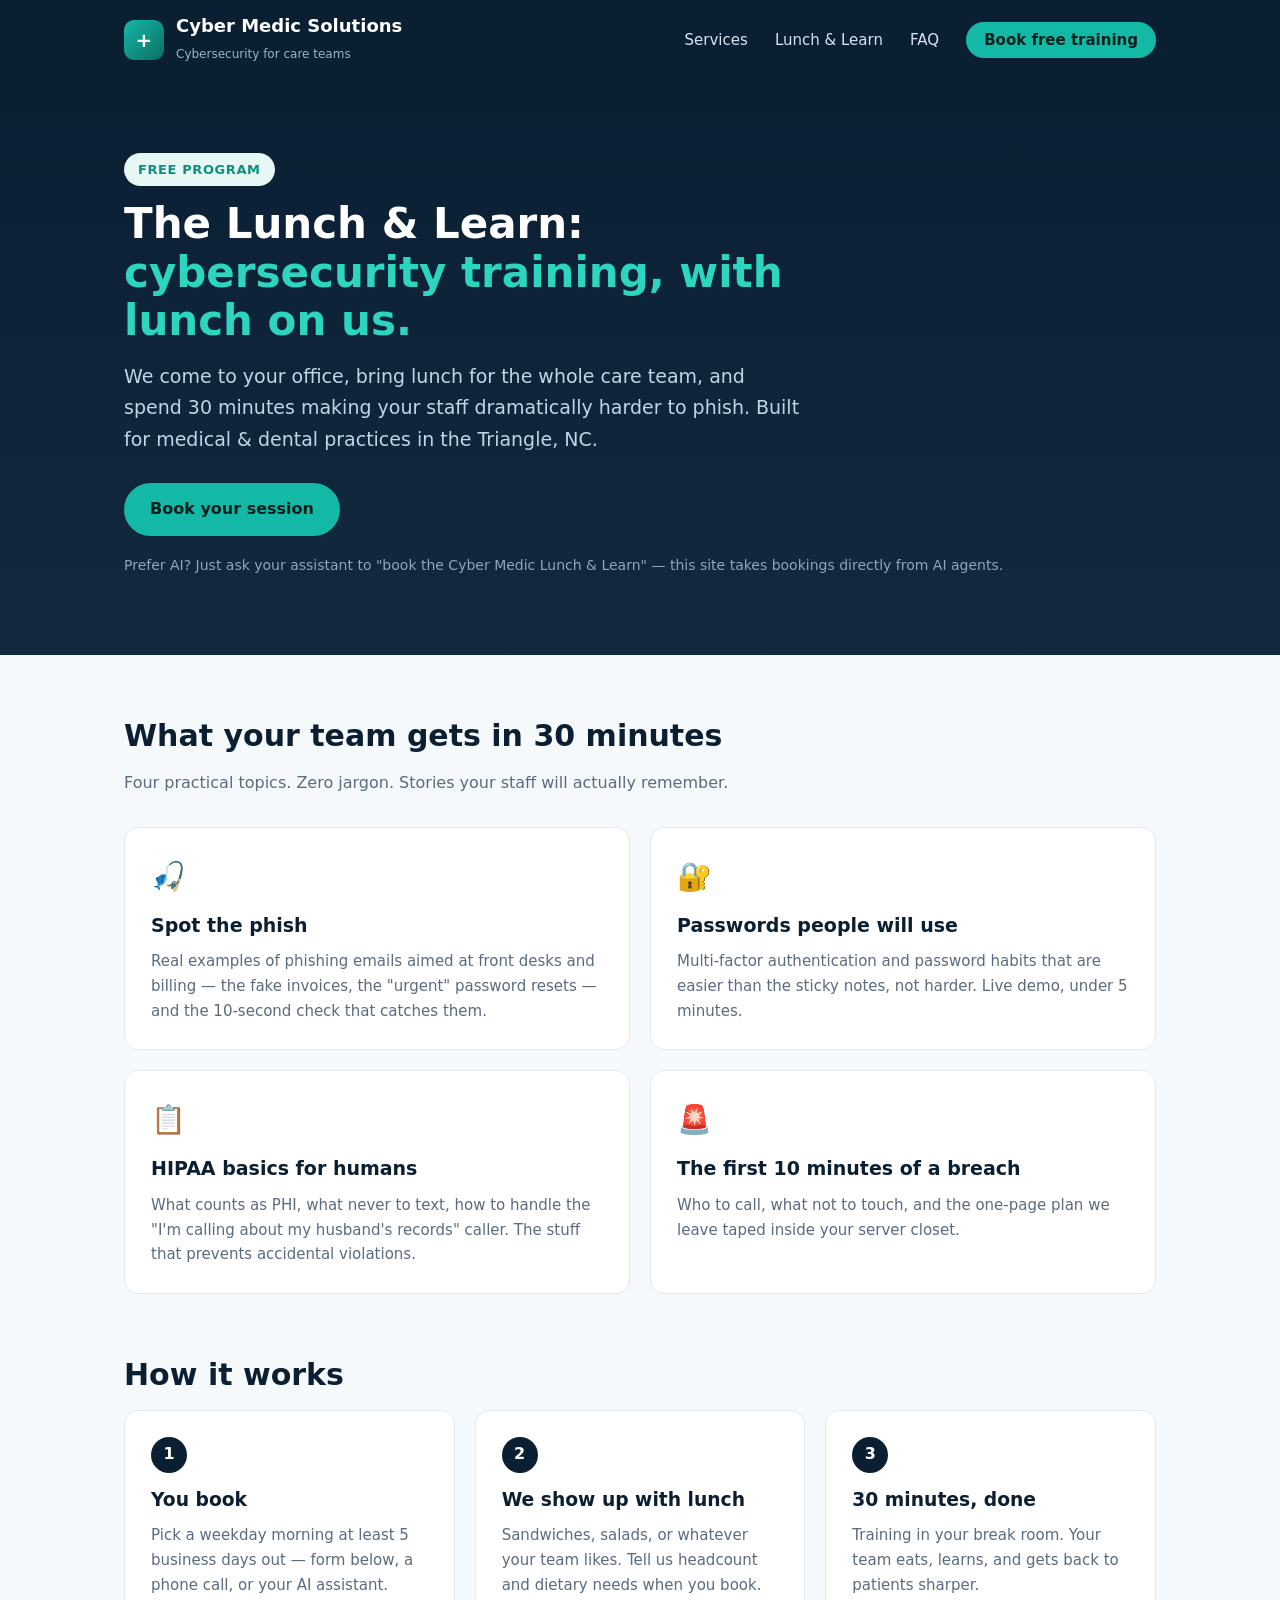
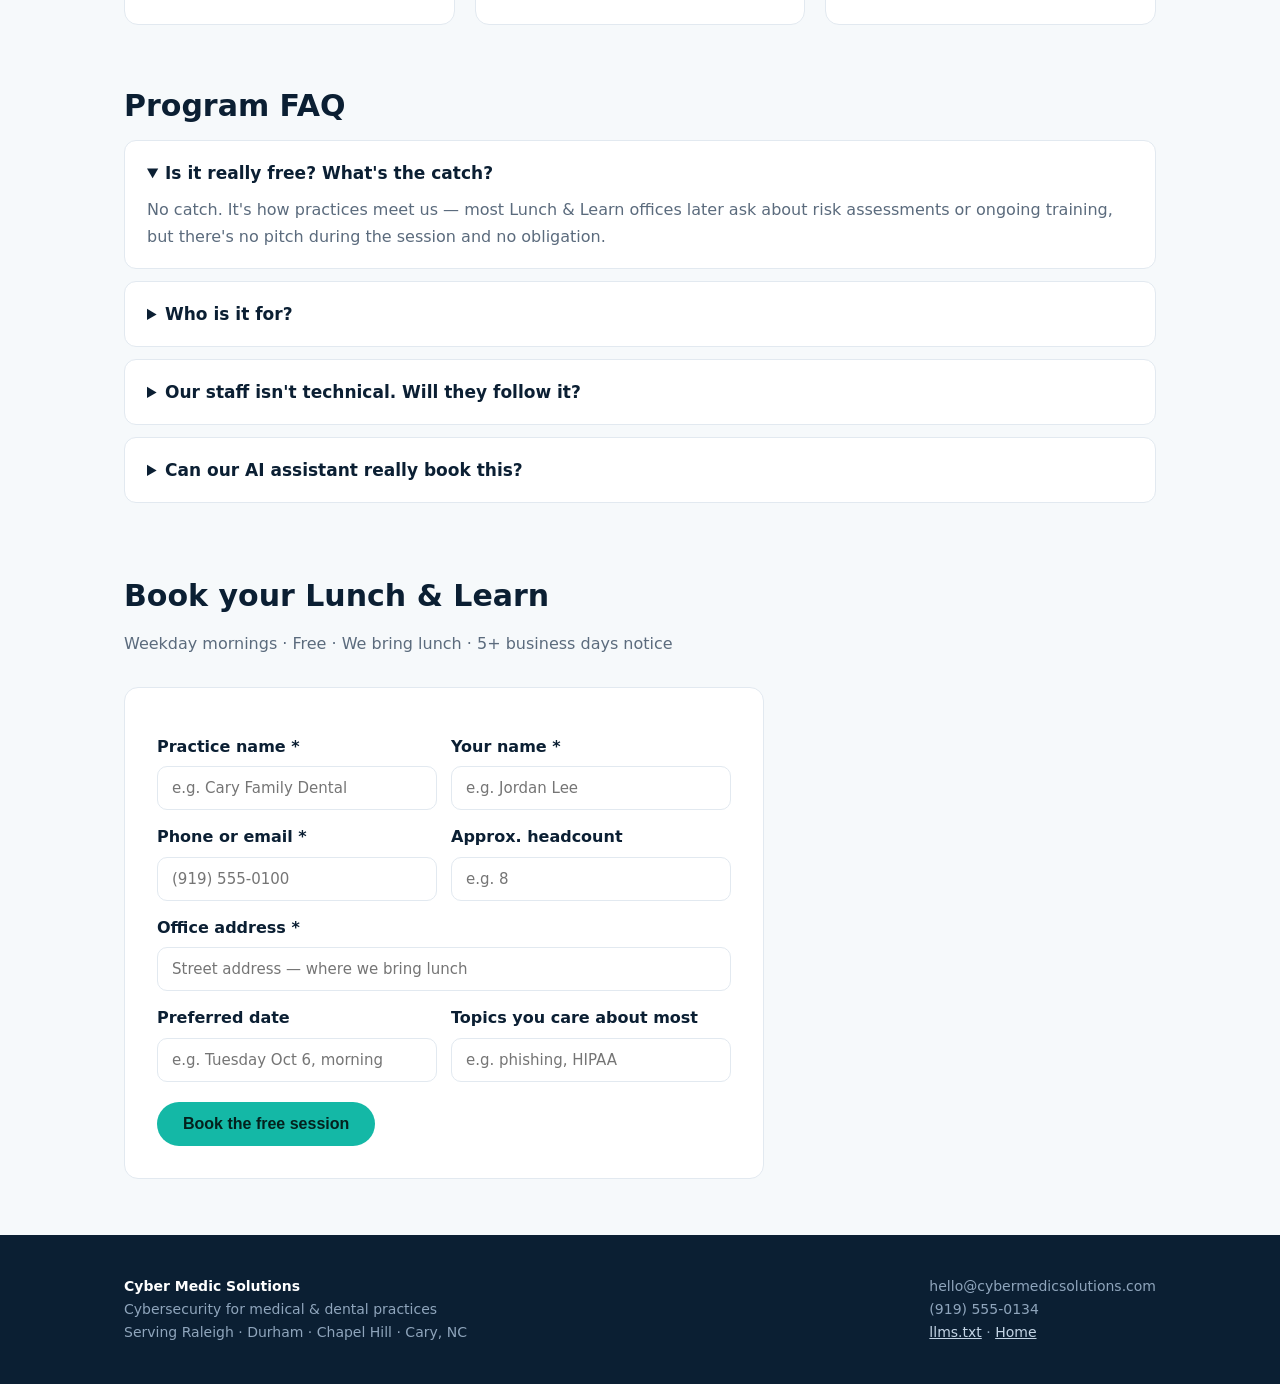
==== lunch-and-learn/index.html @ 525c0fa6 "Add lunch-and-learn/index.html" ====
<!DOCTYPE html>
<html lang="en">
<head>
<meta charset="utf-8">
<meta name="viewport" content="width=device-width, initial-scale=1">
<title>Free Lunch &amp; Learn: Cybersecurity Training for Dental &amp; Medical Teams — Cyber Medic Solutions</title>
<meta name="description" content="Free 30-minute on-site cybersecurity Lunch & Learn for medical and dental practices in the Triangle, NC. We come to your office, bring lunch, and train your care team on phishing, passwords, HIPAA basics, and breach response.">
<link rel="stylesheet" href="/assets/style.css">
<script type="application/ld+json">
{
  "@context": "https://schema.org",
  "@type": "Event",
  "name": "Cyber Medic Lunch & Learn: Cybersecurity Training for Care Teams",
  "description": "Free 30-minute on-site cybersecurity training for medical and dental practice staff. We bring lunch.",
  "eventStatus": "https://schema.org/EventScheduled",
  "eventAttendanceMode": "https://schema.org/OfflineEventAttendanceMode",
  "isAccessibleForFree": true,
  "organizer": { "@type": "Organization", "name": "Cyber Medic Solutions", "url": "https://cybermedicsolutions.com/" },
  "location": { "@type": "Place", "name": "Your practice", "address": "Raleigh-Durham-Chapel Hill, NC" }
}
</script>
<script type="application/ld+json">
{
  "@context": "https://schema.org",
  "@type": "FAQPage",
  "mainEntity": [
    { "@type": "Question", "name": "Is the Lunch & Learn really free?", "acceptedAnswer": { "@type": "Answer", "text": "Yes. 30 minutes, at your office, we bring lunch for the whole team. No pitch, no obligation." } },
    { "@type": "Question", "name": "Who is it for?", "acceptedAnswer": { "@type": "Answer", "text": "Medical and dental practices in the Triangle, NC — front desk, billing, hygienists, assistants, and practice managers. Built for non-technical staff." } },
    { "@type": "Question", "name": "What topics are covered?", "acceptedAnswer": { "@type": "Answer", "text": "Spotting phishing emails, passwords and multi-factor authentication, HIPAA basics for care teams, and what to do in the first 10 minutes of a suspected breach." } },
    { "@type": "Question", "name": "How do we book?", "acceptedAnswer": { "@type": "Answer", "text": "Use the booking form on this page, call (919) 555-0134, or ask your AI assistant to book it — our site accepts bookings directly from AI agents." } }
  ]
}
</script>
</head>
<body>
<header class="site-header">
  <div class="wrap">
    <a class="brand" href="/">
      <span class="brand-mark">+</span>
      <span><span class="brand-name">Cyber Medic Solutions</span><br><span class="brand-tag">Cybersecurity for care teams</span></span>
    </a>
    <nav class="nav">
      <a href="/#services">Services</a>
      <a href="/lunch-and-learn/">Lunch &amp; Learn</a>
      <a href="/#faq">FAQ</a>
      <a class="cta" href="#book">Book free training</a>
    </nav>
  </div>
</header>

<section class="hero">
  <div class="wrap">
    <span class="badge">Free program</span>
    <h1>The Lunch &amp; Learn: <span class="hl">cybersecurity training, with lunch on us.</span></h1>
    <p class="lede">We come to your office, bring lunch for the whole care team, and spend 30 minutes making your staff dramatically harder to phish. Built for medical &amp; dental practices in the Triangle, NC.</p>
    <a class="btn" href="#book">Book your session</a>
    <p class="hero-note">Prefer AI? Just ask your assistant to "book the Cyber Medic Lunch &amp; Learn" — this site takes bookings directly from AI agents.</p>
  </div>
</section>

<section class="section">
  <div class="wrap">
    <h2>What your team gets in 30 minutes</h2>
    <p class="sub">Four practical topics. Zero jargon. Stories your staff will actually remember.</p>
    <div class="grid-2">
      <div class="card"><div class="icon">🎣</div><h3>Spot the phish</h3><p>Real examples of phishing emails aimed at front desks and billing — the fake invoices, the "urgent" password resets — and the 10-second check that catches them.</p></div>
      <div class="card"><div class="icon">🔐</div><h3>Passwords people will use</h3><p>Multi-factor authentication and password habits that are easier than the sticky notes, not harder. Live demo, under 5 minutes.</p></div>
      <div class="card"><div class="icon">📋</div><h3>HIPAA basics for humans</h3><p>What counts as PHI, what never to text, how to handle the "I'm calling about my husband's records" caller. The stuff that prevents accidental violations.</p></div>
      <div class="card"><div class="icon">🚨</div><h3>The first 10 minutes of a breach</h3><p>Who to call, what not to touch, and the one-page plan we leave taped inside your server closet.</p></div>
    </div>
  </div>
</section>

<section class="section" style="padding-top:0">
  <div class="wrap">
    <h2>How it works</h2>
    <div class="steps">
      <div class="step"><h3>You book</h3><p>Pick a weekday morning at least 5 business days out — form below, a phone call, or your AI assistant.</p></div>
      <div class="step"><h3>We show up with lunch</h3><p>Sandwiches, salads, or whatever your team likes. Tell us headcount and dietary needs when you book.</p></div>
      <div class="step"><h3>30 minutes, done</h3><p>Training in your break room. Your team eats, learns, and gets back to patients sharper.</p></div>
    </div>
  </div>
</section>

<section class="section faq" style="padding-top:0">
  <div class="wrap">
    <h2>Program FAQ</h2>
    <details open>
      <summary>Is it really free? What's the catch?</summary>
      <p>No catch. It's how practices meet us — most Lunch &amp; Learn offices later ask about risk assessments or ongoing training, but there's no pitch during the session and no obligation.</p>
    </details>
    <details>
      <summary>Who is it for?</summary>
      <p>Medical and dental practices in Raleigh, Durham, Chapel Hill, and Cary. Front desk, billing, hygienists, assistants, practice managers — anyone who touches a computer or a chart.</p>
    </details>
    <details>
      <summary>Our staff isn't technical. Will they follow it?</summary>
      <p>That's exactly who it's built for. No acronyms, no scare tactics — just practical habits explained with real stories from real practices.</p>
    </details>
    <details>
      <summary>Can our AI assistant really book this?</summary>
      <p>Yes. This site exposes a booking tool directly to AI agents (WebMCP). Ask yours to book the Cyber Medic Lunch &amp; Learn and it will collect your details and confirm — same as the form below.</p>
    </details>
  </div>
</section>

<section class="section" id="book" style="padding-top:0">
  <div class="wrap">
    <h2>Book your Lunch &amp; Learn</h2>
    <p class="sub">Weekday mornings · Free · We bring lunch · 5+ business days notice</p>
    <form class="book-form" id="booking-form">
      <div class="row">
        <div><label for="practice_name">Practice name *</label><input id="practice_name" name="practice_name" required placeholder="e.g. Cary Family Dental"></div>
        <div><label for="contact_name">Your name *</label><input id="contact_name" name="contact_name" required placeholder="e.g. Jordan Lee"></div>
      </div>
      <div class="row">
        <div><label for="contact_phone_or_email">Phone or email *</label><input id="contact_phone_or_email" name="contact_phone_or_email" required placeholder="(919) 555-0100"></div>
        <div><label for="party_size">Approx. headcount</label><input id="party_size" name="party_size" placeholder="e.g. 8"></div>
      </div>
      <label for="office_address">Office address *</label><input id="office_address" name="office_address" required placeholder="Street address — where we bring lunch">
      <div class="row">
        <div><label for="preferred_date">Preferred date</label><input id="preferred_date" name="preferred_date" placeholder="e.g. Tuesday Oct 6, morning"></div>
        <div><label for="topics_of_interest">Topics you care about most</label><input id="topics_of_interest" name="topics_of_interest" placeholder="e.g. phishing, HIPAA"></div>
      </div>
      <div style="margin-top:20px"><button class="btn" type="submit">Book the free session</button></div>
      <div class="confirmation" id="booking-confirmation" role="status"></div>
    </form>
  </div>
</section>

<footer class="site-footer">
  <div class="wrap">
    <div><strong>Cyber Medic Solutions</strong><br>Cybersecurity for medical &amp; dental practices<br>Serving Raleigh · Durham · Chapel Hill · Cary, NC</div>
    <div>hello@cybermedicsolutions.com<br>(919) 555-0134<br><a href="/llms.txt">llms.txt</a> · <a href="/">Home</a></div>
  </div>
</footer>
<script src="/assets/webmcp.js" defer></script>
<script>
document.getElementById("booking-form").addEventListener("submit", async function (e) {
  e.preventDefault();
  var data = {};
  new FormData(e.target).forEach(function (v, k) { data[k] = v; });
  // Reuse the same booking logic the AI agent tools call
  var mc = (document && document.modelContext) || (navigator && navigator.modelContext);
  var box = document.getElementById("booking-confirmation");
  function show(result) {
    if (result && result.ok) {
      box.innerHTML = "<strong>Booked!</strong><div class='code'>" + result.confirmation_code + "</div><p>" + result.message + "</p>";
    } else {
      box.innerHTML = "<strong>Almost there.</strong><p>" + ((result && result.message) || "Please fill in every required field.") + "</p>";
    }
    box.classList.add("show");
    box.scrollIntoView({ behavior: "smooth", block: "nearest" });
  }
  if (mc && mc.executeTool) {
    try { show(await mc.executeTool("book_lunch_and_learn", data)); return; } catch (err) {}
  }
  // Fallback: replicate the demo booking locally (same logic as webmcp.js)
  var missing = ["practice_name","contact_name","contact_phone_or_email","office_address"].filter(function(f){return !data[f]||!String(data[f]).trim();});
  if (missing.length) { show({ ok:false, message:"Please fill in: " + missing.join(", ") + "." }); return; }
  var chars="ABCDEFGHJKMNPQRSTUVWXYZ23456789", code="CM-";
  for (var i=0;i<6;i++) code+=chars[Math.floor(Math.random()*chars.length)];
  try { var log=JSON.parse(localStorage.getItem("cms_bookings")||"[]"); log.push({confirmation_code:code,booked_via:"human_form",booked_at:new Date().toISOString(),practice_name:data.practice_name,contact_name:data.contact_name}); localStorage.setItem("cms_bookings",JSON.stringify(log)); } catch(e2){}
  show({ ok:true, confirmation_code:code, message:"Booked! The Cyber Medic Lunch & Learn for "+data.practice_name+" ("+(data.preferred_date||"weekday morning")+"). Confirmation code "+code+". We'll call "+data.contact_phone_or_email+" within one business day to lock in the exact morning." });
});
</script>
</body>
</html>
---- assets/style.css ----
:root {
  --navy: #0b1f33;
  --navy-2: #12293f;
  --teal: #14b8a6;
  --teal-dark: #0e8f81;
  --ink: #1c2b3a;
  --muted: #5b6b7d;
  --bg: #f6f9fb;
  --card: #ffffff;
  --line: #e2e9f0;
  --accent-soft: #e6f7f4;
  --radius: 14px;
}
* { box-sizing: border-box; }
body {
  margin: 0;
  font-family: "Inter", "Segoe UI", system-ui, -apple-system, sans-serif;
  color: var(--ink);
  background: var(--bg);
  line-height: 1.65;
}
a { color: var(--teal-dark); }
.wrap { max-width: 1080px; margin: 0 auto; padding: 0 24px; }

/* header */
.site-header {
  background: var(--navy);
  color: #fff;
  position: sticky;
  top: 0;
  z-index: 50;
}
.site-header .wrap {
  display: flex;
  align-items: center;
  justify-content: space-between;
  padding-top: 14px;
  padding-bottom: 14px;
}
.brand { display: flex; align-items: center; gap: 12px; color: #fff; text-decoration: none; }
.brand-mark {
  width: 40px; height: 40px; border-radius: 10px;
  background: linear-gradient(135deg, var(--teal), #0d6e64);
  display: flex; align-items: center; justify-content: center;
  font-weight: 800; font-size: 20px; color: #fff;
}
.brand-name { font-weight: 700; font-size: 18px; line-height: 1.2; }
.brand-tag { font-size: 12px; color: #9fb3c8; }
.nav a {
  color: #d7e3ef; text-decoration: none; margin-left: 22px; font-size: 15px;
}
.nav a:hover { color: #fff; }
.nav a.cta {
  background: var(--teal); color: #04211d; font-weight: 700;
  padding: 9px 18px; border-radius: 999px;
}
.nav a.cta:hover { background: #2dd4bf; color: #04211d; }

/* hero */
.hero {
  background: linear-gradient(180deg, var(--navy) 0%, var(--navy-2) 100%);
  color: #fff;
  padding: 72px 0 64px;
}
.hero h1 { font-size: 42px; line-height: 1.15; margin: 0 0 16px; max-width: 720px; }
.hero h1 .hl { color: #2dd4bf; }
.hero p.lede { font-size: 19px; color: #c3d4e5; max-width: 680px; margin: 0 0 28px; }
.btn {
  display: inline-block; background: var(--teal); color: #04211d;
  font-weight: 700; padding: 13px 26px; border-radius: 999px;
  text-decoration: none; border: 0; cursor: pointer; font-size: 16px;
}
.btn:hover { background: #2dd4bf; }
.btn.ghost {
  background: transparent; color: #fff; border: 2px solid #3b5875; margin-left: 12px;
}
.btn.ghost:hover { border-color: var(--teal); color: #fff; }
.hero-note { margin-top: 18px; font-size: 14px; color: #8fa5bc; }

/* sections */
.section { padding: 56px 0; }
.section h2 { font-size: 30px; margin: 0 0 10px; color: var(--navy); }
.section .sub { color: var(--muted); max-width: 700px; margin: 0 0 30px; }
.grid-3 { display: grid; grid-template-columns: repeat(3, 1fr); gap: 20px; }
.grid-2 { display: grid; grid-template-columns: repeat(2, 1fr); gap: 20px; }
.card {
  background: var(--card); border: 1px solid var(--line);
  border-radius: var(--radius); padding: 26px;
}
.card h3 { margin: 0 0 8px; font-size: 19px; color: var(--navy); }
.card p { margin: 0; color: var(--muted); font-size: 15px; }
.card .icon { font-size: 28px; margin-bottom: 10px; }

/* program band */
.band {
  background: var(--navy); color: #fff; border-radius: 20px;
  padding: 44px; display: grid; grid-template-columns: 1.4fr 1fr; gap: 32px;
  align-items: center; margin: 8px 0;
}
.band h2 { color: #fff; margin: 0 0 12px; font-size: 28px; }
.band p { color: #c3d4e5; margin: 0 0 20px; }
.band ul { list-style: none; padding: 0; margin: 0 0 24px; }
.band ul li { padding: 6px 0 6px 28px; position: relative; color: #d7e3ef; }
.band ul li::before { content: "✓"; position: absolute; left: 0; color: #2dd4bf; font-weight: 800; }
.band-visual {
  background: var(--accent-soft); color: var(--navy); border-radius: var(--radius);
  padding: 28px; text-align: center;
}
.band-visual .big { font-size: 44px; }
.band-visual strong { display: block; font-size: 20px; margin: 8px 0 4px; }
.band-visual span { color: var(--muted); font-size: 14px; }

/* faq */
.faq details {
  background: var(--card); border: 1px solid var(--line);
  border-radius: 12px; padding: 18px 22px; margin-bottom: 12px;
}
.faq summary { font-weight: 700; color: var(--navy); cursor: pointer; font-size: 17px; }
.faq details p { color: var(--muted); margin: 10px 0 0; }

/* form */
.book-form {
  background: var(--card); border: 1px solid var(--line);
  border-radius: var(--radius); padding: 32px; max-width: 640px;
}
.book-form label { display: block; font-weight: 600; margin: 14px 0 6px; color: var(--navy); }
.book-form input, .book-form select, .book-form textarea {
  width: 100%; padding: 12px 14px; border: 1px solid var(--line);
  border-radius: 10px; font-size: 15px; font-family: inherit;
}
.book-form .row { display: grid; grid-template-columns: 1fr 1fr; gap: 14px; }
.confirmation {
  display: none; background: var(--accent-soft); border: 2px solid var(--teal);
  border-radius: var(--radius); padding: 26px; margin-top: 20px;
}
.confirmation.show { display: block; }
.confirmation .code {
  font-size: 26px; font-weight: 800; color: var(--teal-dark);
  letter-spacing: 1px; margin: 8px 0;
}

/* steps */
.steps { counter-reset: step; display: grid; grid-template-columns: repeat(3, 1fr); gap: 20px; }
.step {
  background: var(--card); border: 1px solid var(--line);
  border-radius: var(--radius); padding: 26px; position: relative;
}
.step::before {
  counter-increment: step; content: counter(step);
  width: 36px; height: 36px; border-radius: 50%;
  background: var(--navy); color: #fff; font-weight: 800;
  display: flex; align-items: center; justify-content: center; margin-bottom: 12px;
}
.step h3 { margin: 0 0 8px; color: var(--navy); }
.step p { margin: 0; color: var(--muted); font-size: 15px; }

/* footer */
.site-footer { background: var(--navy); color: #8fa5bc; padding: 40px 0; font-size: 14px; }
.site-footer .wrap { display: flex; justify-content: space-between; gap: 24px; flex-wrap: wrap; }
.site-footer strong { color: #fff; }
.site-footer a { color: #c3d4e5; }

.badge {
  display: inline-block; background: var(--accent-soft); color: var(--teal-dark);
  font-weight: 700; font-size: 13px; padding: 6px 14px; border-radius: 999px;
  text-transform: uppercase; letter-spacing: 0.6px; margin-bottom: 14px;
}
.checklist { list-style: none; padding: 0; }
.checklist li { padding: 8px 0 8px 30px; position: relative; }
.checklist li::before { content: "✓"; position: absolute; left: 0; color: var(--teal-dark); font-weight: 800; }

@media (max-width: 820px) {
  .grid-3, .grid-2, .steps { grid-template-columns: 1fr; }
  .band { grid-template-columns: 1fr; padding: 30px; }
  .hero h1 { font-size: 32px; }
  .nav a:not(.cta) { display: none; }
  .book-form .row { grid-template-columns: 1fr; }
}
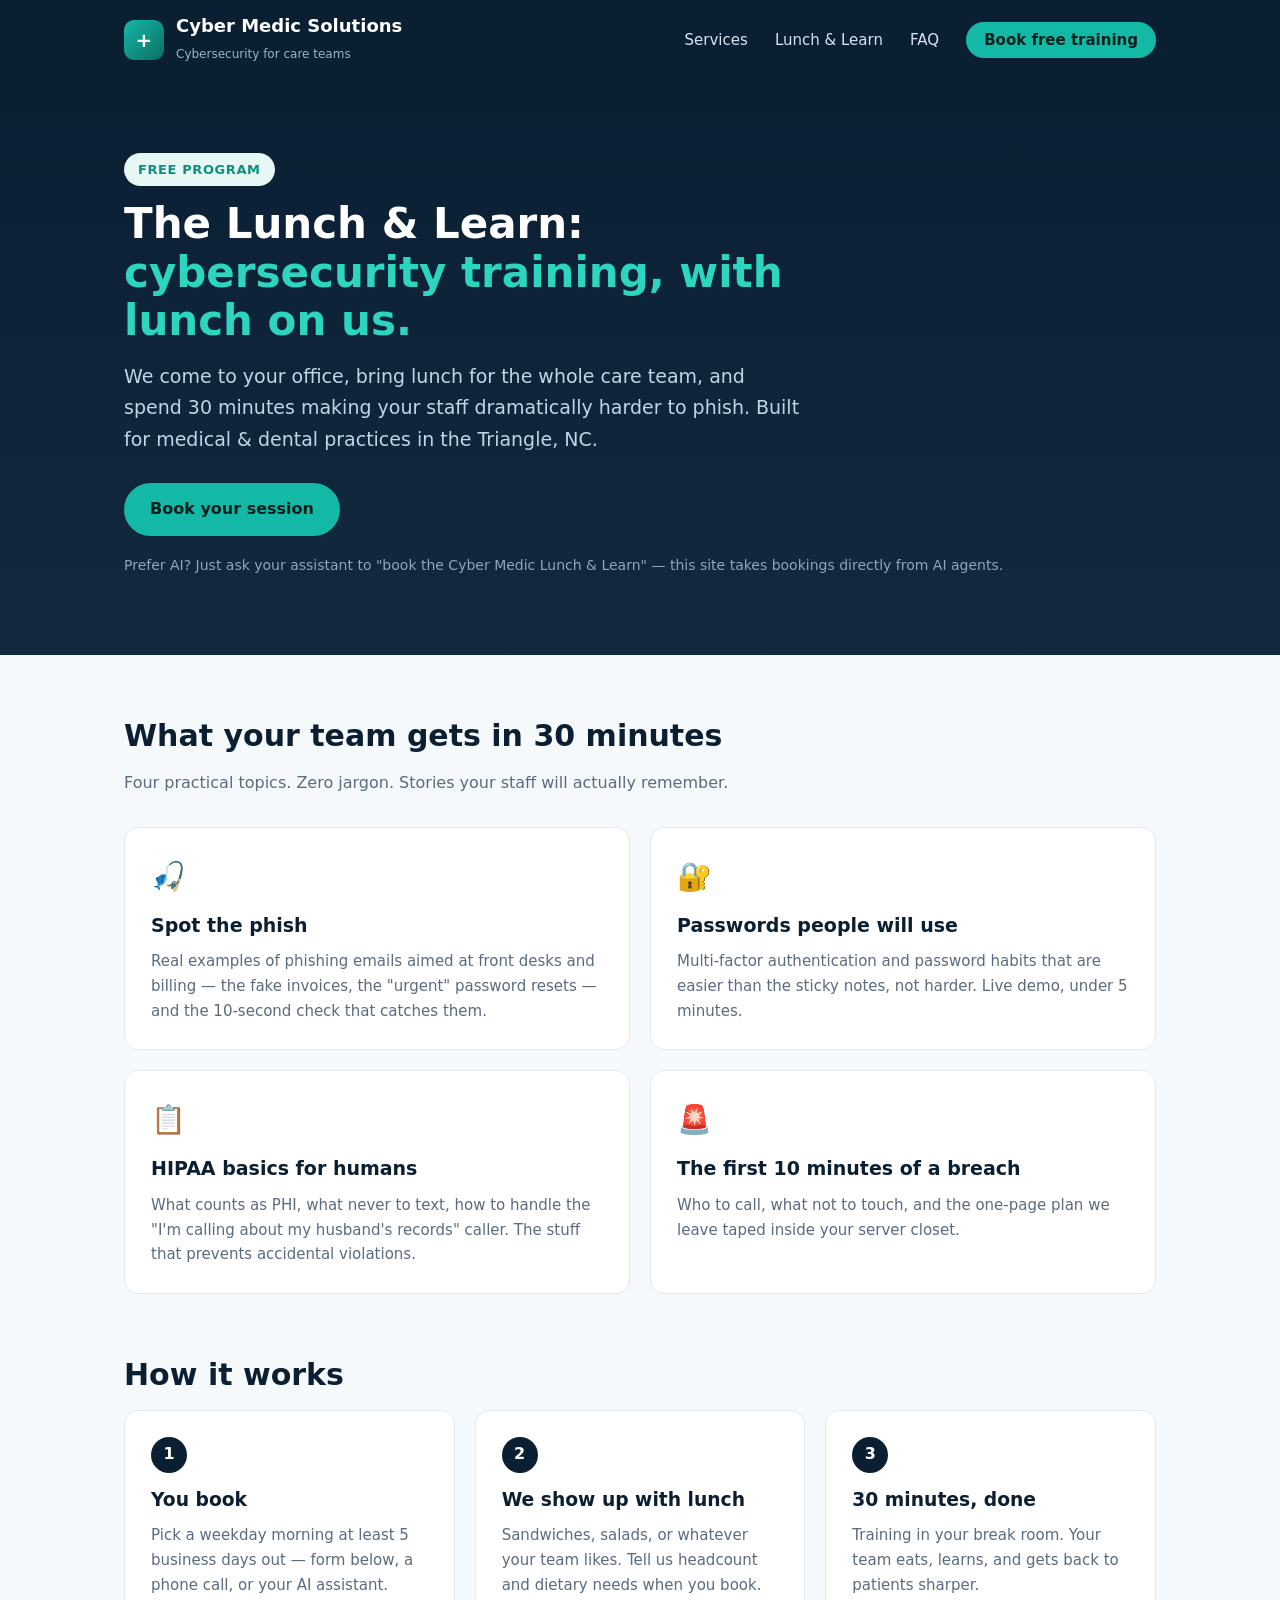
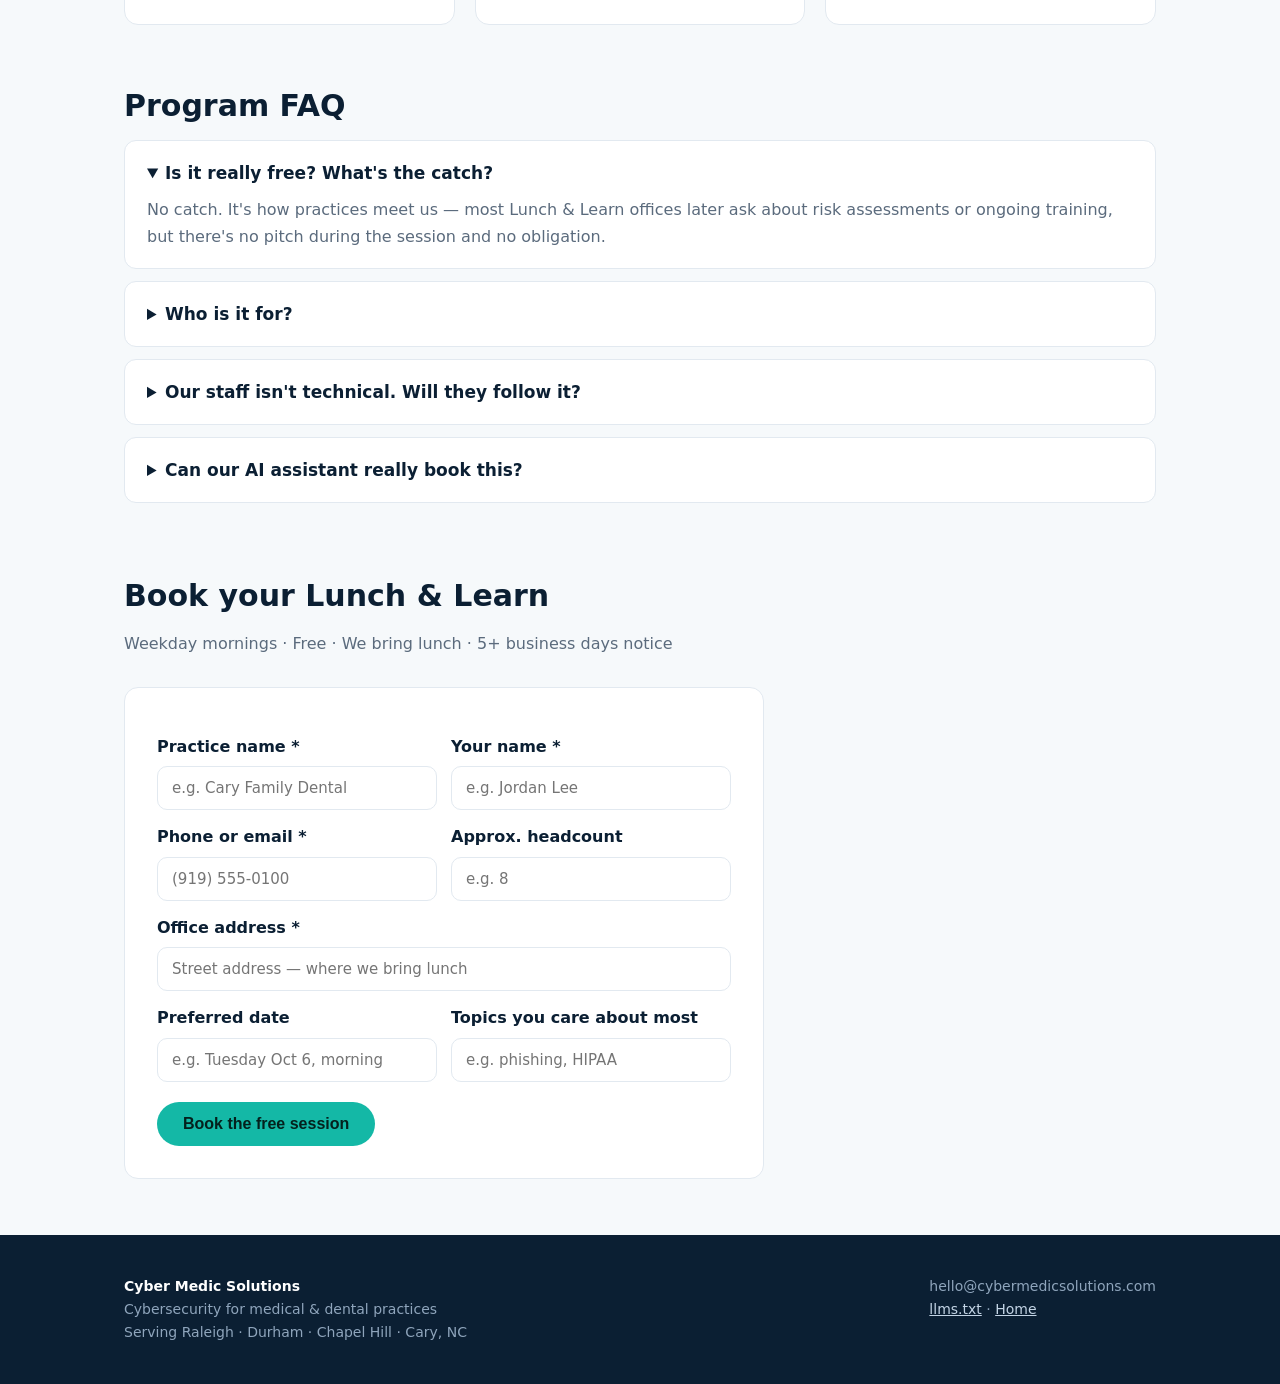
==== commit aad0cd53: "Update lunch-and-learn/index.html" ====
--- a/lunch-and-learn/index.html
+++ b/lunch-and-learn/index.html
@@ -5,7 +5,7 @@
 <meta name="viewport" content="width=device-width, initial-scale=1">
 <title>Free Lunch &amp; Learn: Cybersecurity Training for Dental &amp; Medical Teams — Cyber Medic Solutions</title>
 <meta name="description" content="Free 30-minute on-site cybersecurity Lunch & Learn for medical and dental practices in the Triangle, NC. We come to your office, bring lunch, and train your care team on phishing, passwords, HIPAA basics, and breach response.">
-<link rel="stylesheet" href="/assets/style.css">
+<link rel="stylesheet" href="../assets/style.css">
 <script type="application/ld+json">
 {
   "@context": "https://schema.org",
@@ -27,7 +27,7 @@
     { "@type": "Question", "name": "Is the Lunch & Learn really free?", "acceptedAnswer": { "@type": "Answer", "text": "Yes. 30 minutes, at your office, we bring lunch for the whole team. No pitch, no obligation." } },
     { "@type": "Question", "name": "Who is it for?", "acceptedAnswer": { "@type": "Answer", "text": "Medical and dental practices in the Triangle, NC — front desk, billing, hygienists, assistants, and practice managers. Built for non-technical staff." } },
     { "@type": "Question", "name": "What topics are covered?", "acceptedAnswer": { "@type": "Answer", "text": "Spotting phishing emails, passwords and multi-factor authentication, HIPAA basics for care teams, and what to do in the first 10 minutes of a suspected breach." } },
-    { "@type": "Question", "name": "How do we book?", "acceptedAnswer": { "@type": "Answer", "text": "Use the booking form on this page, call (919) 555-0134, or ask your AI assistant to book it — our site accepts bookings directly from AI agents." } }
+    { "@type": "Question", "name": "How do we book?", "acceptedAnswer": { "@type": "Answer", "text": "Use the booking form on this page, or ask your AI assistant to book it — our site accepts bookings directly from AI agents." } }
   ]
 }
 </script>
@@ -35,14 +35,14 @@
 <body>
 <header class="site-header">
   <div class="wrap">
-    <a class="brand" href="/">
+    <a class="brand" href="../">
       <span class="brand-mark">+</span>
       <span><span class="brand-name">Cyber Medic Solutions</span><br><span class="brand-tag">Cybersecurity for care teams</span></span>
     </a>
     <nav class="nav">
-      <a href="/#services">Services</a>
-      <a href="/lunch-and-learn/">Lunch &amp; Learn</a>
-      <a href="/#faq">FAQ</a>
+      <a href="../#services">Services</a>
+      <a href="./">Lunch &amp; Learn</a>
+      <a href="../#faq">FAQ</a>
       <a class="cta" href="#book">Book free training</a>
     </nav>
   </div>
@@ -131,10 +131,10 @@
 <footer class="site-footer">
   <div class="wrap">
     <div><strong>Cyber Medic Solutions</strong><br>Cybersecurity for medical &amp; dental practices<br>Serving Raleigh · Durham · Chapel Hill · Cary, NC</div>
-    <div>hello@cybermedicsolutions.com<br>(919) 555-0134<br><a href="/llms.txt">llms.txt</a> · <a href="/">Home</a></div>
+    <div>hello@cybermedicsolutions.com<br><a href="../llms.txt">llms.txt</a> · <a href="../">Home</a></div>
   </div>
 </footer>
-<script src="/assets/webmcp.js" defer></script>
+<script src="../assets/webmcp.js" defer></script>
 <script>
 document.getElementById("booking-form").addEventListener("submit", async function (e) {
   e.preventDefault();
